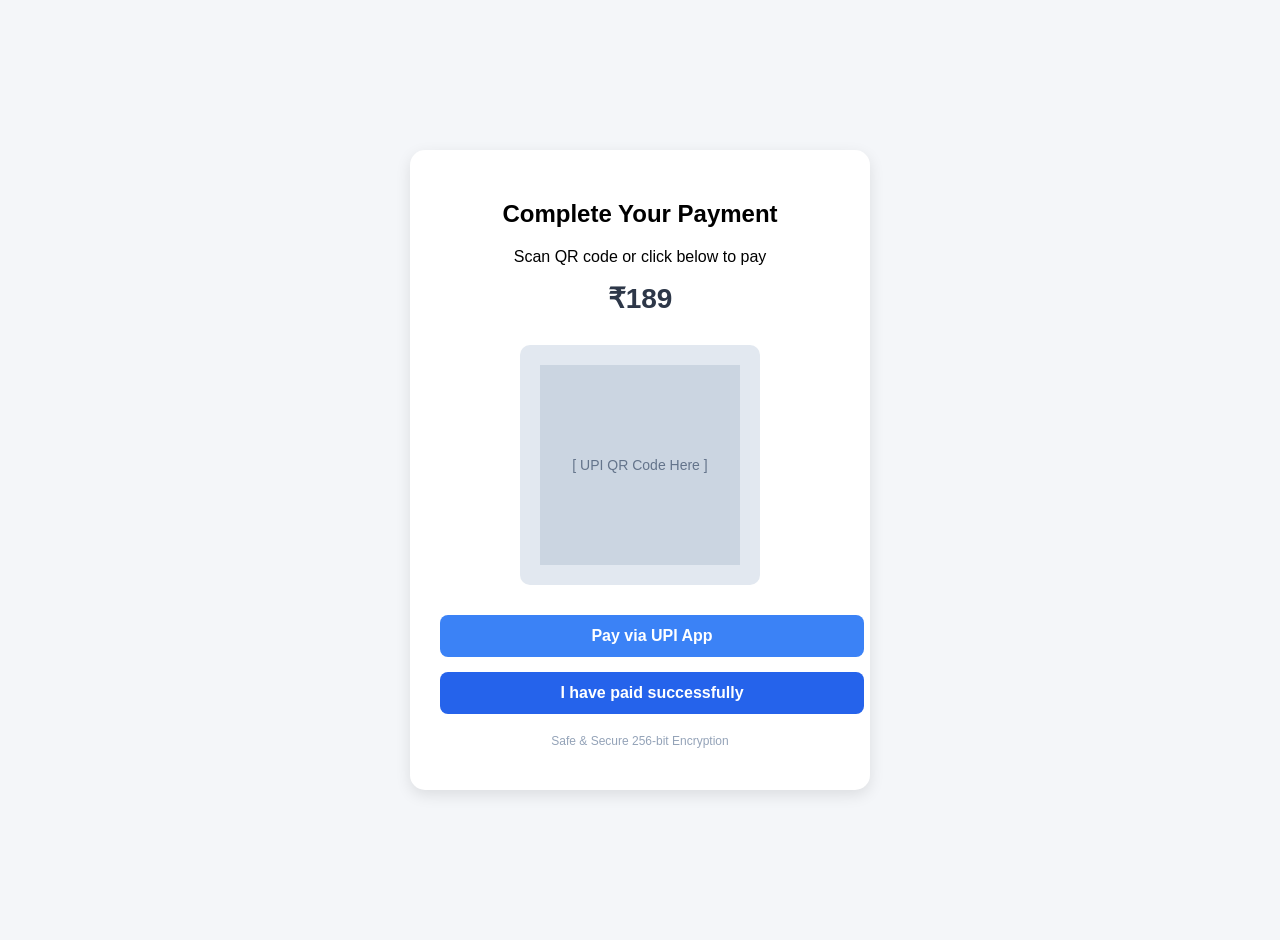
==== payment.html @ 4b65c846 "Create payment.html" ====
<!DOCTYPE html>
<html lang="en">
<head>
    <meta charset="UTF-8">
    <meta name="viewport" content="width=device-width, initial-scale=1.0">
    <title>Secure UPI Payment</title>
    <style>
        body {
            font-family: Arial, sans-serif;
            background-color: #f4f6f9;
            margin: 0;
            padding: 20px;
            display: flex;
            justify-content: center;
            align-items: center;
            min-height: 100vh;
        }
        .payment-card {
            background: #fff;
            padding: 30px;
            border-radius: 15px;
            box-shadow: 0 5px 15px rgba(0,0,0,0.1);
            text-align: center;
            max-width: 400px;
            width: 100%;
        }
        .amount {
            font-size: 28px;
            font-weight: bold;
            color: #2d3748;
            margin: 10px 0;
        }
        .qr-box {
            background: #e2e8f0;
            padding: 20px;
            border-radius: 10px;
            margin: 20px 0;
            display: inline-block;
        }
        .qr-placeholder {
            width: 200px;
            height: 200px;
            background: #cbd5e1;
            display: flex;
            justify-content: center;
            align-items: center;
            font-size: 14px;
            color: #64748b;
        }
        .btn-pay {
            display: block;
            width: 100%;
            padding: 12px;
            margin: 10px 0;
            color: white;
            background: #10b981;
            border: none;
            border-radius: 8px;
            font-size: 16px;
            font-weight: bold;
            cursor: pointer;
            text-decoration: none;
        }
        .btn-upi {
            background: #3b82f6;
        }
    </style>
</head>
<body>

<div class="payment-card">
    <h2>Complete Your Payment</h2>
    <p>Scan QR code or click below to pay</p>
    
    <div class="amount">₹189</div>

    <div class="qr-box">
        <!-- Yahan aap apna UPI QR code image daal sakte hain -->
        <div class="qr-placeholder">[ UPI QR Code Here ]</div>
    </div>

    <!-- Direct UPI App Links -->
    <a href="upi://pay?pa=victom@slc&pn=Website&am=189&cu=INR" class="btn-pay btn-upi">Pay via UPI App</a>
<a href="thankyou.html" class="btn-pay" style="background: #2563eb; margin-top: 15px; text-decoration: none; display: block;">I have paid successfully</a>

    
    <p style="font-size: 12px; color: #94a3b8; margin-top: 20px;">Safe & Secure 256-bit Encryption</p>
</div>

</body>
</html>
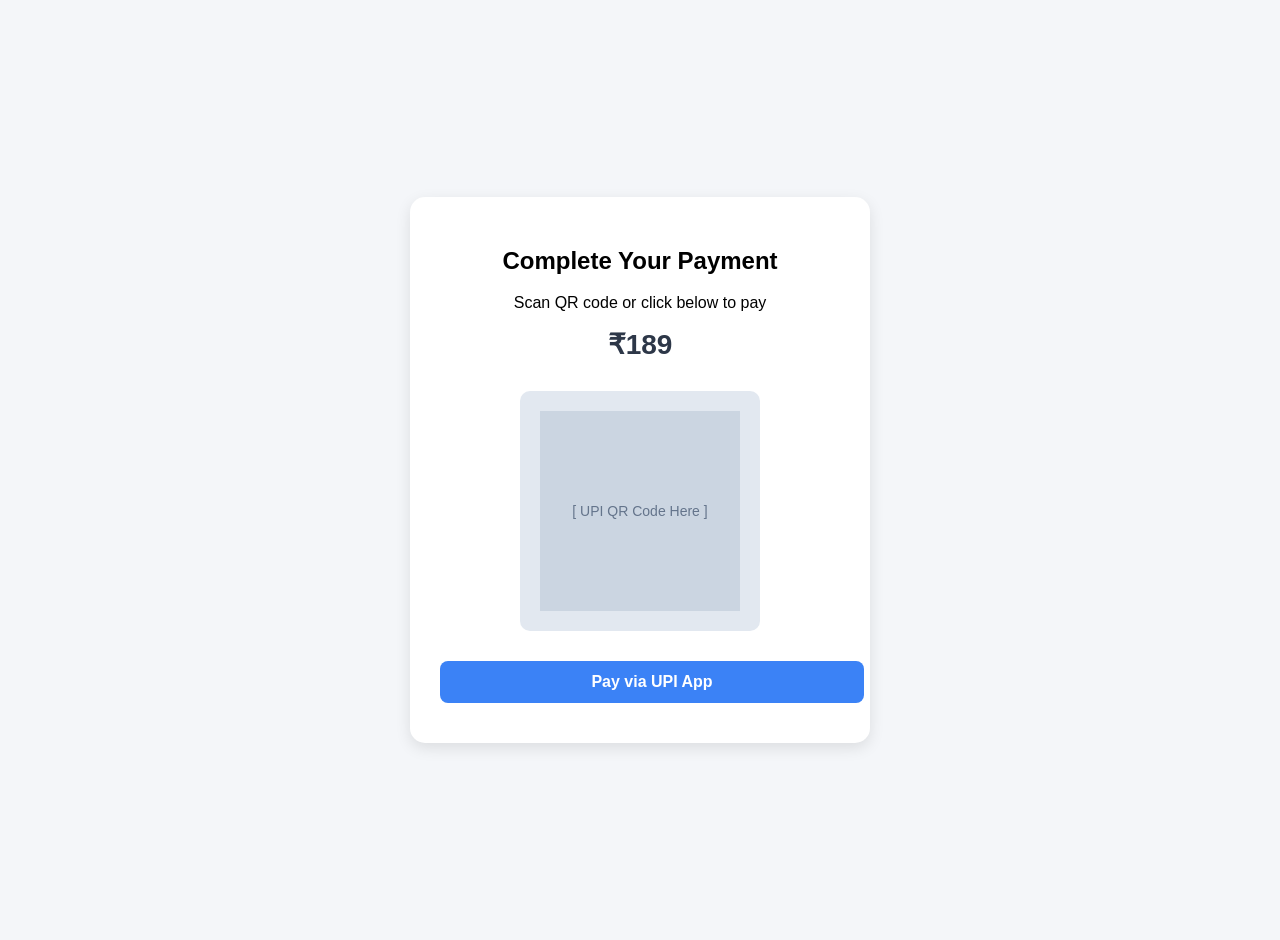
==== commit 7c16d1e5: "Update payment.html" ====
--- a/payment.html
+++ b/payment.html
@@ -81,11 +81,4 @@
 
     <!-- Direct UPI App Links -->
     <a href="upi://pay?pa=victom@slc&pn=Website&am=189&cu=INR" class="btn-pay btn-upi">Pay via UPI App</a>
-<a href="thankyou.html" class="btn-pay" style="background: #2563eb; margin-top: 15px; text-decoration: none; display: block;">I have paid successfully</a>
-
-    
-    <p style="font-size: 12px; color: #94a3b8; margin-top: 20px;">Safe & Secure 256-bit Encryption</p>
-</div>
-
-</body>
-</html>
+<a hre
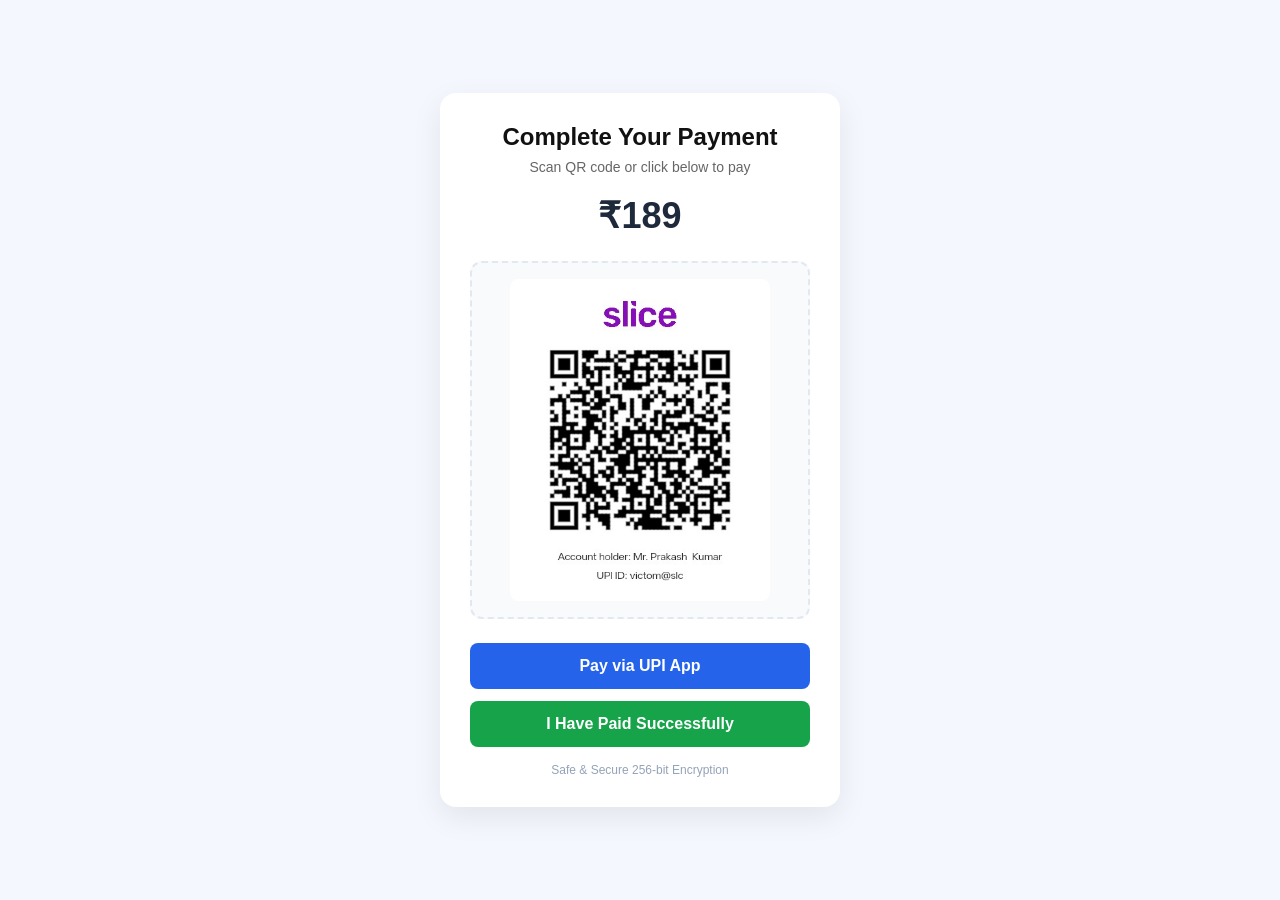
==== commit c7aa4733: "Update payment.html" ====
--- a/payment.html
+++ b/payment.html
@@ -1,84 +1,44 @@
+
 <!DOCTYPE html>
 <html lang="en">
 <head>
-    <meta charset="UTF-8">
-    <meta name="viewport" content="width=device-width, initial-scale=1.0">
-    <title>Secure UPI Payment</title>
-    <style>
-        body {
-            font-family: Arial, sans-serif;
-            background-color: #f4f6f9;
-            margin: 0;
-            padding: 20px;
-            display: flex;
-            justify-content: center;
-            align-items: center;
-            min-height: 100vh;
-        }
-        .payment-card {
-            background: #fff;
-            padding: 30px;
-            border-radius: 15px;
-            box-shadow: 0 5px 15px rgba(0,0,0,0.1);
-            text-align: center;
-            max-width: 400px;
-            width: 100%;
-        }
-        .amount {
-            font-size: 28px;
-            font-weight: bold;
-            color: #2d3748;
-            margin: 10px 0;
-        }
-        .qr-box {
-            background: #e2e8f0;
-            padding: 20px;
-            border-radius: 10px;
-            margin: 20px 0;
-            display: inline-block;
-        }
-        .qr-placeholder {
-            width: 200px;
-            height: 200px;
-            background: #cbd5e1;
-            display: flex;
-            justify-content: center;
-            align-items: center;
-            font-size: 14px;
-            color: #64748b;
-        }
-        .btn-pay {
-            display: block;
-            width: 100%;
-            padding: 12px;
-            margin: 10px 0;
-            color: white;
-            background: #10b981;
-            border: none;
-            border-radius: 8px;
-            font-size: 16px;
-            font-weight: bold;
-            cursor: pointer;
-            text-decoration: none;
-        }
-        .btn-upi {
-            background: #3b82f6;
-        }
-    </style>
+  <meta charset="UTF-8">
+  <meta name="viewport" content="width=device-width, initial-scale=1.0">
+  <title>Payment - ApkaSaathi</title>
+  <style>
+    * { box-sizing: border-box; margin: 0; padding: 0; font-family: 'Segoe UI', Tahoma, Geneva, Verdana, sans-serif; }
+    body { background-color: #f4f7fe; display: flex; justify-content: center; align-items: center; min-height: 100vh; padding: 20px; }
+    .payment-card { background: #ffffff; padding: 30px; border-radius: 16px; box-shadow: 0 10px 30px rgba(0,0,0,0.08); text-align: center; max-width: 400px; width: 100%; }
+    .title { font-size: 24px; font-weight: 700; color: #111; margin-bottom: 8px; }
+    .subtitle { font-size: 14px; color: #666; margin-bottom: 20px; }
+    .amount { font-size: 36px; font-weight: 800; color: #1e293b; margin-bottom: 24px; }
+    .qr-container { background: #f8fafc; border: 2px dashed #e2e8f0; border-radius: 12px; padding: 16px; margin-bottom: 24px; display: flex; justify-content: center; align-items: center; }
+    .qr-container img { width: 100%; max-width: 260px; height: auto; border-radius: 8px; display: block; }
+    .btn { display: block; width: 100%; padding: 14px; margin-bottom: 12px; border-radius: 8px; font-size: 16px; font-weight: 600; text-decoration: none; text-align: center; border: none; cursor: pointer; transition: all 0.2s ease; }
+    .btn-upi { background-color: #2563eb; color: #ffffff; }
+    .btn-upi:hover { background-color: #1d4ed8; }
+    .btn-paid { background-color: #16a34a; color: #ffffff; }
+    .btn-paid:hover { background-color: #15803d; }
+    .footer-text { font-size: 12px; color: #94a3b8; margin-top: 16px; }
+  </style>
 </head>
 <body>
 
-<div class="payment-card">
-    <h2>Complete Your Payment</h2>
-    <p>Scan QR code or click below to pay</p>
+  <div class="payment-card">
+    <h2 class="title">Complete Your Payment</h2>
+    <p class="subtitle">Scan QR code or click below to pay</p>
     
     <div class="amount">₹189</div>
 
-    <div class="qr-box">
-        <!-- Yahan aap apna UPI QR code image daal sakte hain -->
-        <div class="qr-placeholder">[ UPI QR Code Here ]</div>
+    <div class="qr-container">
+      <img src="qr.jpg" alt="UPI QR Code">
     </div>
 
-    <!-- Direct UPI App Links -->
-    <a href="upi://pay?pa=victom@slc&pn=Website&am=189&cu=INR" class="btn-pay btn-upi">Pay via UPI App</a>
-<a hre
+    <a href="upi://pay?pa=victom@slc&pn=Prakash%20Kumar&am=189&cu=INR" class="btn btn-upi">Pay via UPI App</a>
+    <a href="thankyou.html" class="btn btn-paid">I Have Paid Successfully</a>
+
+    <p class="footer-text">Safe & Secure 256-bit Encryption</p>
+  </div>
+
+</body>
+</html>
